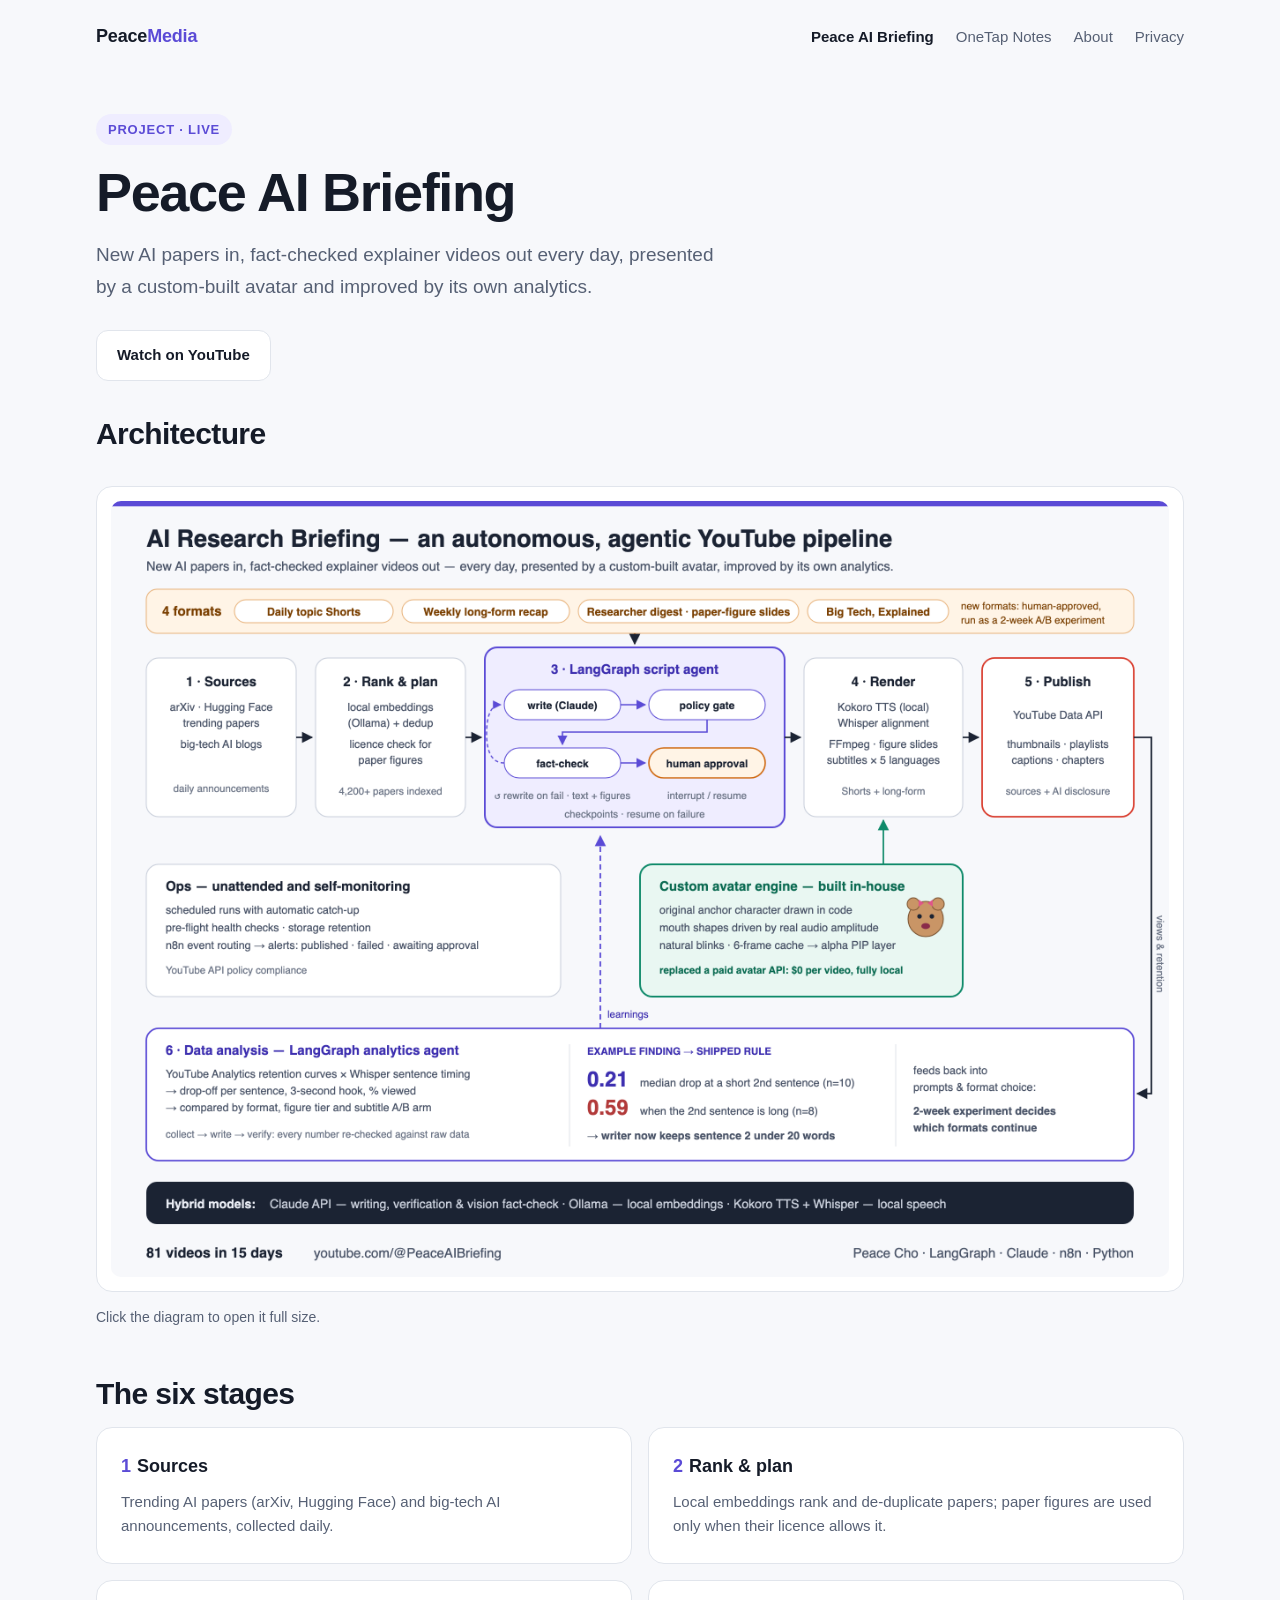
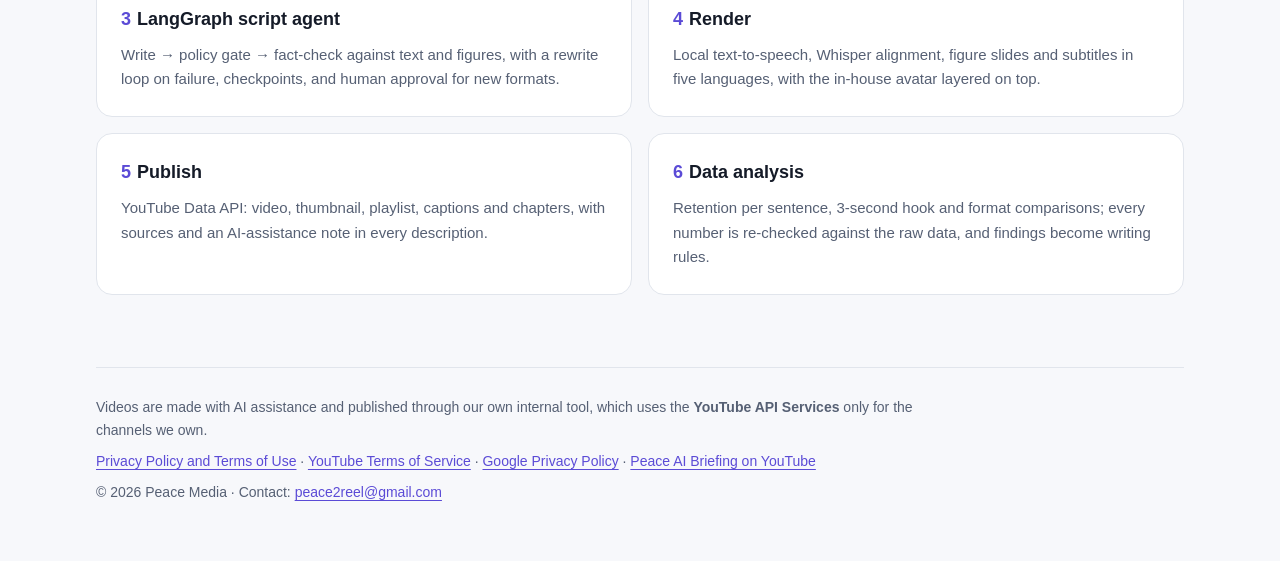
==== ai-briefing.html @ 608024dc "Menu by project: one page per project, shared nav Co-Authored-By: Claude Opus 5.5 <noreply@anthropic" ====
<!doctype html><html lang="en"><head><meta charset="utf-8"><meta name="viewport" content="width=device-width,initial-scale=1">
<title>Peace AI Briefing | Peace Media</title>
<meta name="description" content="Architecture of the AI Research Briefing pipeline: LangGraph agents, a custom avatar engine and an analytics feedback loop.">
<meta property="og:image" content="https://chopeace.github.io/peace-media/architecture-thumb.png">
<link rel="stylesheet" href="style.css">
</head><body><div class="wrap">
<nav class="nav" id="site-nav" aria-label="Main">
  <a class="brand" href="./">Peace<span>Media</span></a>
  <ul><li><a href="ai-briefing.html">Peace AI Briefing</a></li><li><a href="onetap.html">OneTap Notes</a></li><li><a href="./#about">About</a></li><li><a href="privacy.html">Privacy</a></li></ul>
</nav>
<script src="nav.js"></script>

<header class="arch-head">
  <span class="eyebrow">Project · Live</span>
  <h1>Peace AI Briefing</h1>
  <p class="lede">New AI papers in, fact-checked explainer videos out every day, presented by a custom-built avatar and improved by its own analytics.</p>
  <p><a class="btn" href="https://www.youtube.com/@PeaceAIBriefing">Watch on YouTube</a></p>
  <h2 style="margin-top:28px">Architecture</h2>
</header>

<figure class="figure">
  <a href="architecture.png"><img src="architecture.png" alt="Architecture diagram: sources and ranking feed a LangGraph script agent with write, policy gate, fact-check and human approval; then render with a custom avatar engine, publish to YouTube, and an analytics agent feeds learnings back to the script agent." width="2400" height="1760"></a>
</figure>
<p class="caption">Click the diagram to open it full size.</p>

<section>
  <h2>The six stages</h2>
  <div class="steps">
    <div class="card"><h3><span>1</span>Sources</h3><p>Trending AI papers (arXiv, Hugging Face) and big-tech AI announcements, collected daily.</p></div>
    <div class="card"><h3><span>2</span>Rank &amp; plan</h3><p>Local embeddings rank and de-duplicate papers; paper figures are used only when their licence allows it.</p></div>
    <div class="card"><h3><span>3</span>LangGraph script agent</h3><p>Write → policy gate → fact-check against text and figures, with a rewrite loop on failure, checkpoints, and human approval for new formats.</p></div>
    <div class="card"><h3><span>4</span>Render</h3><p>Local text-to-speech, Whisper alignment, figure slides and subtitles in five languages, with the in-house avatar layered on top.</p></div>
    <div class="card"><h3><span>5</span>Publish</h3><p>YouTube Data API: video, thumbnail, playlist, captions and chapters, with sources and an AI-assistance note in every description.</p></div>
    <div class="card"><h3><span>6</span>Data analysis</h3><p>Retention per sentence, 3-second hook and format comparisons; every number is re-checked against the raw data, and findings become writing rules.</p></div>
  </div>
</section>

<footer>
  <p>Videos are made with AI assistance and published through our own internal tool, which uses the <strong>YouTube API Services</strong> only for the channels we own.</p>
  <p><a href="privacy.html">Privacy Policy and Terms of Use</a> · <a href="https://www.youtube.com/t/terms">YouTube Terms of Service</a> · <a href="https://policies.google.com/privacy">Google Privacy Policy</a> · <a href="https://www.youtube.com/@PeaceAIBriefing">Peace AI Briefing on YouTube</a></p>
  <p>© 2026 Peace Media · Contact: <a href="mailto:peace2reel@gmail.com">peace2reel@gmail.com</a></p>
</footer>
</div></body></html>
---- style.css ----
/* Peace Media — shared styles for the home and architecture pages. */
:root{
  --bg:#f7f8fb; --surface:#ffffff; --ink:#151b28; --muted:#566074; --line:#e1e5ec;
  --accent:#5b4bd6; --accent-soft:#efedff; --yt:#e62117; --green:#0f8a6a;
  --sans:-apple-system,BlinkMacSystemFont,"Segoe UI","Apple SD Gothic Neo",Helvetica,Arial,sans-serif;
  --radius:16px;
}
@media (prefers-color-scheme: dark){
  :root{color-scheme:dark;--bg:#0f1218;--surface:#171c26;--ink:#e8ecf4;--muted:#9aa4b8;--line:#2a3140;
    --accent:#9b8cff;--accent-soft:#221f3d;--green:#3cc19c}
}
*{box-sizing:border-box}
html{scroll-behavior:smooth}
body{margin:0;background:var(--bg);color:var(--ink);font-family:var(--sans);font-size:16px;line-height:1.65;
  -webkit-font-smoothing:antialiased;padding-inline:20px}
a{color:var(--accent);text-underline-offset:3px}
a:focus-visible,button:focus-visible{outline:2px solid var(--accent);outline-offset:3px;border-radius:6px}
.wrap{max-width:68rem;margin:0 auto}
img{max-width:100%;height:auto;display:block}

/* nav */
.nav{display:flex;align-items:center;justify-content:space-between;gap:16px;padding-block:22px;flex-wrap:wrap}
.brand{font-weight:800;font-size:18px;color:var(--ink);text-decoration:none;letter-spacing:-.01em}
.brand span{color:var(--accent)}
.nav ul{display:flex;gap:22px;list-style:none;margin:0;padding:0;flex-wrap:wrap}
.nav ul a{color:var(--muted);text-decoration:none;font-size:15px}
.nav ul a:hover{color:var(--ink)}

/* hero */
.hero{padding-block:56px 40px}
.eyebrow{display:inline-block;font-size:13px;font-weight:700;letter-spacing:.06em;text-transform:uppercase;
  color:var(--accent);background:var(--accent-soft);padding:5px 12px;border-radius:99px;margin-bottom:18px}
h1{font-size:clamp(32px,5.4vw,54px);line-height:1.08;letter-spacing:-.025em;margin:0 0 18px;max-width:20ch;text-wrap:balance}
.lede{font-size:clamp(17px,2vw,19px);color:var(--muted);max-width:40rem;margin:0 0 28px}
.cta{display:flex;gap:12px;flex-wrap:wrap}
.btn{display:inline-flex;align-items:center;gap:10px;font-weight:650;font-size:15px;text-decoration:none;
  padding:12px 20px;border-radius:12px;border:1px solid var(--line);color:var(--ink);background:var(--surface)}
.btn:hover{border-color:var(--accent)}
.btn.yt{background:var(--yt);border-color:var(--yt);color:#fff}
.btn.yt:hover{filter:brightness(1.07)}
.btn svg{flex:none}

/* stats */
.stats{display:grid;grid-template-columns:repeat(4,1fr);gap:1px;background:var(--line);border:1px solid var(--line);
  border-radius:var(--radius);overflow:hidden;margin-block:8px 64px}
.stat{background:var(--surface);padding:22px 24px}
.stat b{display:block;font-size:30px;letter-spacing:-.02em;line-height:1.1}
.stat span{color:var(--muted);font-size:14px}
@media (max-width:640px){.stats{grid-template-columns:repeat(2,1fr)}}

/* sections */
section{margin-bottom:72px}
h2{font-size:clamp(24px,3vw,30px);letter-spacing:-.02em;margin:0 0 8px}
.sub{color:var(--muted);margin:0 0 26px;max-width:42rem}

/* featured architecture card */
.feature{display:grid;grid-template-columns:1.25fr 1fr;gap:0;background:var(--surface);border:1px solid var(--line);
  border-radius:var(--radius);overflow:hidden;text-decoration:none;color:inherit;transition:border-color .15s,transform .15s}
.feature:hover{border-color:var(--accent);transform:translateY(-2px)}
.feature .shot{background:#f2f3f7;border-right:1px solid var(--line);padding:14px}
.feature .shot img{border-radius:10px;box-shadow:0 6px 24px rgba(20,27,40,.10)}
.feature .body{padding:28px 30px;display:flex;flex-direction:column;justify-content:center}
.feature h3{font-size:22px;margin:0 0 10px;letter-spacing:-.01em}
.feature p{color:var(--muted);margin:0 0 18px}
.more{font-weight:650;color:var(--accent)}
@media (max-width:760px){.feature{grid-template-columns:1fr}.feature .shot{border-right:0;border-bottom:1px solid var(--line)}}

/* cards */
.cards{display:grid;grid-template-columns:repeat(3,1fr);gap:16px}
@media (max-width:860px){.cards{grid-template-columns:1fr}}
.card{background:var(--surface);border:1px solid var(--line);border-radius:var(--radius);padding:24px}
.card .ic{width:40px;height:40px;border-radius:11px;display:grid;place-items:center;margin-bottom:14px;
  background:var(--accent-soft);color:var(--accent);font-size:20px}
.card h3{font-size:18px;margin:0 0 8px}
.card p{color:var(--muted);margin:0;font-size:15px}
.card ul{margin:10px 0 0;padding-left:18px;color:var(--muted);font-size:14.5px}

/* channels */
.chan{display:grid;grid-template-columns:repeat(2,1fr);gap:16px}
@media (max-width:700px){.chan{grid-template-columns:1fr}}
.tag{display:inline-block;font-size:12px;font-weight:700;padding:3px 10px;border-radius:99px;margin-bottom:10px}
.tag.live{background:#e7f6ef;color:#0b6b52}.tag.soon{background:#fff3e2;color:#8a4a00}
@media (prefers-color-scheme: dark){.tag.live{background:#123a2f;color:#7fe0c2}.tag.soon{background:#3a2a12;color:#f3c27e}}

/* profile */
.profile{display:grid;grid-template-columns:auto 1fr;gap:28px;align-items:start;background:var(--surface);
  border:1px solid var(--line);border-radius:var(--radius);padding:30px}
.avatar{width:88px;height:88px;border-radius:50%;background:linear-gradient(135deg,var(--accent),#2fa6d6);
  display:grid;place-items:center;color:#fff;font-weight:800;font-size:30px}
.profile h3{margin:0;font-size:22px}
.role{color:var(--muted);margin:2px 0 14px}
.profile ul{margin:0 0 16px;padding-left:18px}
.links{display:flex;gap:16px;flex-wrap:wrap;font-weight:600}
@media (max-width:560px){.profile{grid-template-columns:1fr}}

/* footer */
footer{border-top:1px solid var(--line);padding-block:28px 48px;color:var(--muted);font-size:14px}
footer p{margin:0 0 8px;max-width:52rem}

/* architecture page */
.arch-head{padding-block:40px 20px}
.figure{background:var(--surface);border:1px solid var(--line);border-radius:var(--radius);padding:14px;margin:0 0 14px}
.figure a{display:block}
.figure img{border-radius:10px}
.caption{color:var(--muted);font-size:14px;margin:0 0 40px}
.steps{display:grid;grid-template-columns:repeat(2,1fr);gap:16px;margin-bottom:56px}
@media (max-width:760px){.steps{grid-template-columns:1fr}}
.steps .card h3 span{color:var(--accent);margin-right:6px}

/* grid children may shrink below their content (images, long words) so nothing forces a sideways scroll */
.feature>*,.cards>*,.chan>*,.steps>*,.stats>*,.profile>*{min-width:0}
@media (max-width:760px){.feature{grid-template-columns:minmax(0,1fr)}}
@media (max-width:860px){.cards{grid-template-columns:minmax(0,1fr)}}
@media (max-width:700px){.chan{grid-template-columns:minmax(0,1fr)}}
@media (max-width:640px){.stats{grid-template-columns:repeat(2,minmax(0,1fr))}.stat{padding:18px}.stat b{font-size:26px}}
@media (max-width:560px){.profile{grid-template-columns:minmax(0,1fr);padding:22px}.nav ul{gap:16px}}
h1,.lede,.sub{overflow-wrap:anywhere}

/* nav: current page + projects dropdown (used when nav.js has more than MAX_INLINE projects) */
.nav ul a[aria-current="page"]{color:var(--ink);font-weight:600}
.nav .menu{position:relative}
.nav .menu summary{list-style:none;cursor:pointer;color:var(--muted);font-size:15px}
.nav .menu summary::-webkit-details-marker{display:none}
.nav .menu summary::after{content:" ▾"}
.nav .menu[open] summary{color:var(--ink)}
.nav .menu ul{position:absolute;right:0;top:calc(100% + 10px);z-index:10;display:flex;flex-direction:column;gap:2px;
  min-width:210px;padding:8px;background:var(--surface);border:1px solid var(--line);border-radius:12px;box-shadow:0 8px 24px rgba(0,0,0,.12)}
.nav .menu ul a{display:block;padding:8px 10px;border-radius:8px}
.nav .menu ul a:hover{background:var(--accent-soft)}
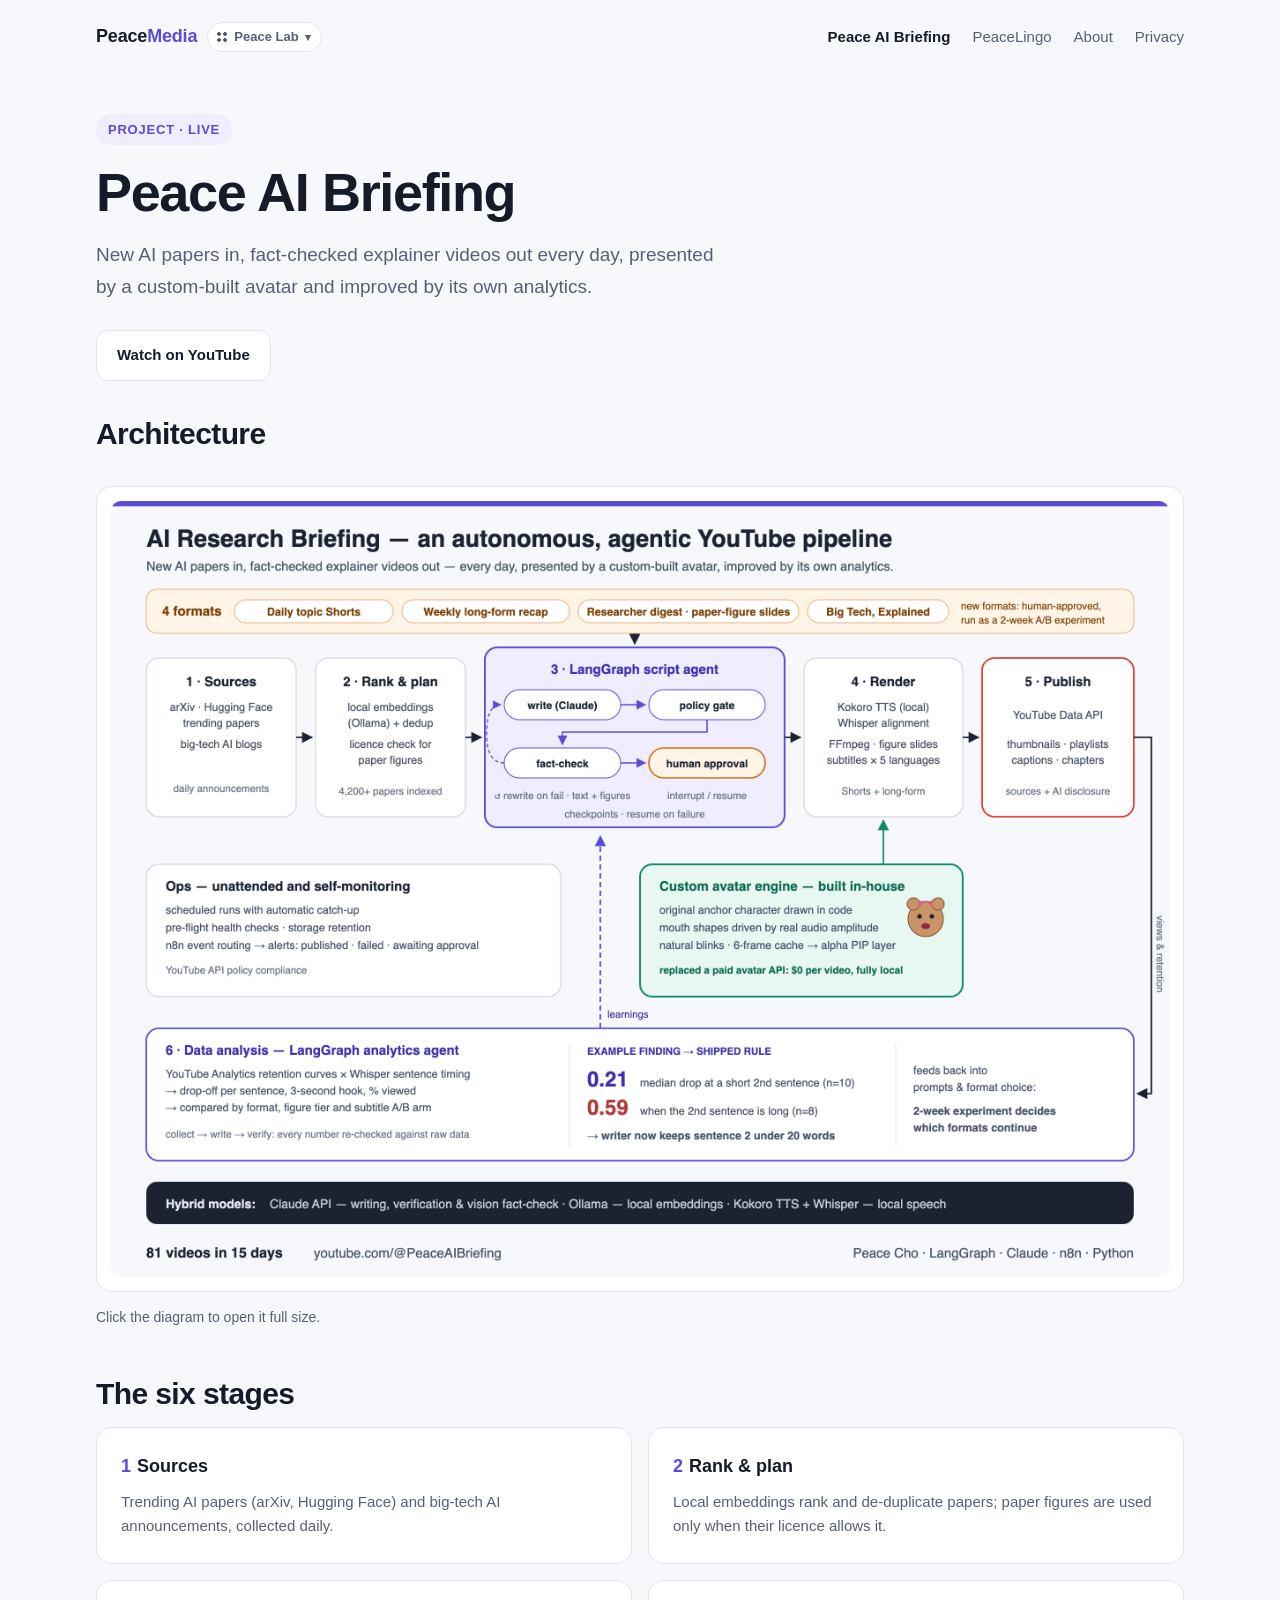
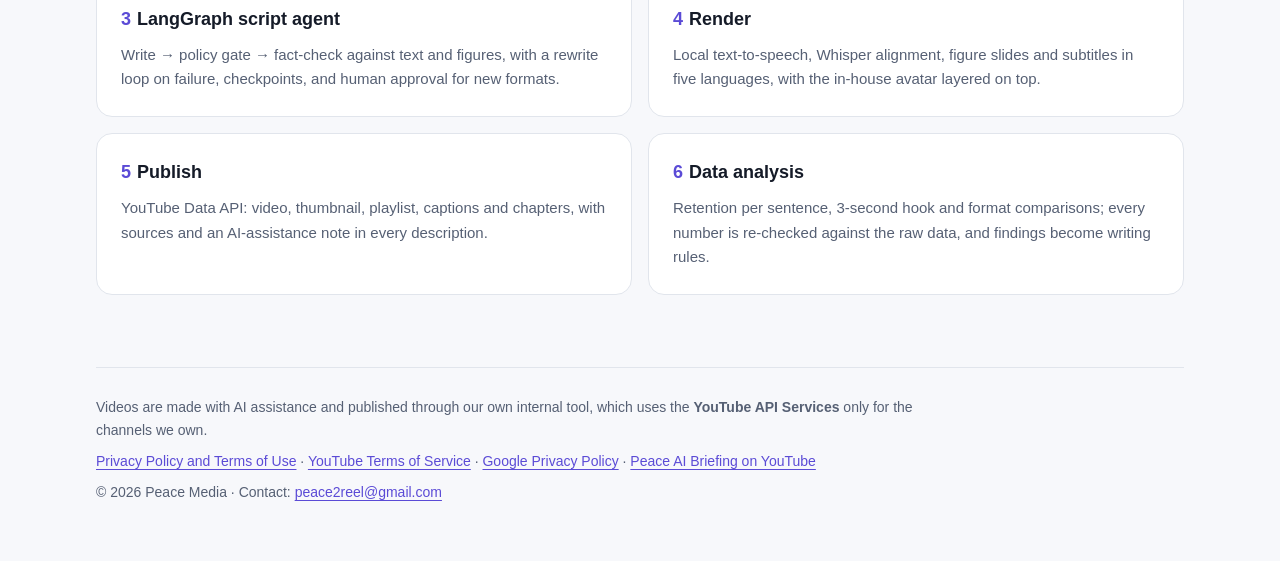
==== commit e986a064: "Peace Lab product switcher; OneTap Notes is now PeaceLingo Adds the shared Peace Lab switcher (lab.j" ====
--- a/ai-briefing.html
+++ b/ai-briefing.html
@@ -3,12 +3,13 @@
 <meta name="description" content="Architecture of the AI Research Briefing pipeline: LangGraph agents, a custom avatar engine and an analytics feedback loop.">
 <meta property="og:image" content="https://chopeace.github.io/peace-media/architecture-thumb.png">
 <link rel="stylesheet" href="style.css">
-</head><body><div class="wrap">
-<nav class="nav" id="site-nav" aria-label="Main">
+</head><body data-product="peacemedia"><div class="wrap">
+<nav class="nav" id="site-nav" aria-label="Main" data-lab="switcher">
   <a class="brand" href="./">Peace<span>Media</span></a>
-  <ul><li><a href="ai-briefing.html">Peace AI Briefing</a></li><li><a href="onetap.html">OneTap Notes</a></li><li><a href="./#about">About</a></li><li><a href="privacy.html">Privacy</a></li></ul>
+  <ul><li><a href="ai-briefing.html">Peace AI Briefing</a></li><li><a href="https://peacelingo.com/">PeaceLingo</a></li><li><a href="./#about">About</a></li><li><a href="privacy.html">Privacy</a></li></ul>
 </nav>
 <script src="nav.js"></script>
+<script src="lab.js"></script>
 
 <header class="arch-head">
   <span class="eyebrow">Project · Live</span>
--- a/style.css
+++ b/style.css
@@ -127,3 +127,26 @@
   min-width:210px;padding:8px;background:var(--surface);border:1px solid var(--line);border-radius:12px;box-shadow:0 8px 24px rgba(0,0,0,.12)}
 .nav .menu ul a{display:block;padding:8px 10px;border-radius:8px}
 .nav .menu ul a:hover{background:var(--accent-soft)}
+
+/* Peace Lab product switcher (lab.js, shared with peacelingo.com): "Peace Lab ▾" next to the logo. */
+.nav-left{display:flex;align-items:center;gap:10px}
+.switcher{position:relative}
+.switcher summary{list-style:none;cursor:pointer;display:flex;align-items:center;gap:6px;font-size:13px;font-weight:600;
+  color:var(--muted);border:1px solid var(--line);border-radius:99px;padding:3px 10px 3px 8px;background:var(--surface)}
+.switcher summary::-webkit-details-marker{display:none}
+.switcher summary::before{content:"";width:12px;height:12px;flex:none;
+  background:radial-gradient(circle,currentColor 1.6px,transparent 1.8px) 0 0/6px 6px}
+.switcher summary::after{content:"▾";font-size:11px}
+.switcher[open] summary{color:var(--ink);border-color:var(--accent)}
+.nav .panel{position:absolute;left:0;top:calc(100% + 10px);z-index:20;width:min(320px,calc(100vw - 32px));padding:8px;
+  background:var(--surface);border:1px solid var(--line);border-radius:14px;box-shadow:0 12px 32px rgba(0,0,0,.14)}
+.nav .panel-h{margin:4px 10px 6px;font-size:12px;font-weight:700;letter-spacing:.06em;text-transform:uppercase;color:var(--muted)}
+.nav .panel ul{display:grid;gap:2px;list-style:none;margin:0;padding:0}
+.nav .panel a{display:flex;gap:12px;align-items:flex-start;padding:10px;border-radius:10px;color:var(--ink);text-decoration:none;font-size:inherit}
+.nav .panel a:hover,.nav .panel a[aria-current]{background:var(--accent-soft);color:var(--ink)}
+.nav .panel .dot{width:12px;height:12px;border-radius:4px;margin-top:6px;flex:none}
+.nav .panel .app-icon{width:28px;height:28px;border-radius:22%;flex:none;margin-top:2px;display:inline}
+.nav .panel b{font-size:15px}
+.nav .panel small{display:block;color:var(--muted);font-size:13px;line-height:1.4}
+.nav .pill{font-size:11px;font-weight:700;padding:1px 7px;border-radius:99px;background:var(--accent-soft);color:var(--accent);margin-left:4px}
+@media (max-width:560px){.nav .panel{position:fixed;left:16px;right:16px;top:64px;width:auto}}
